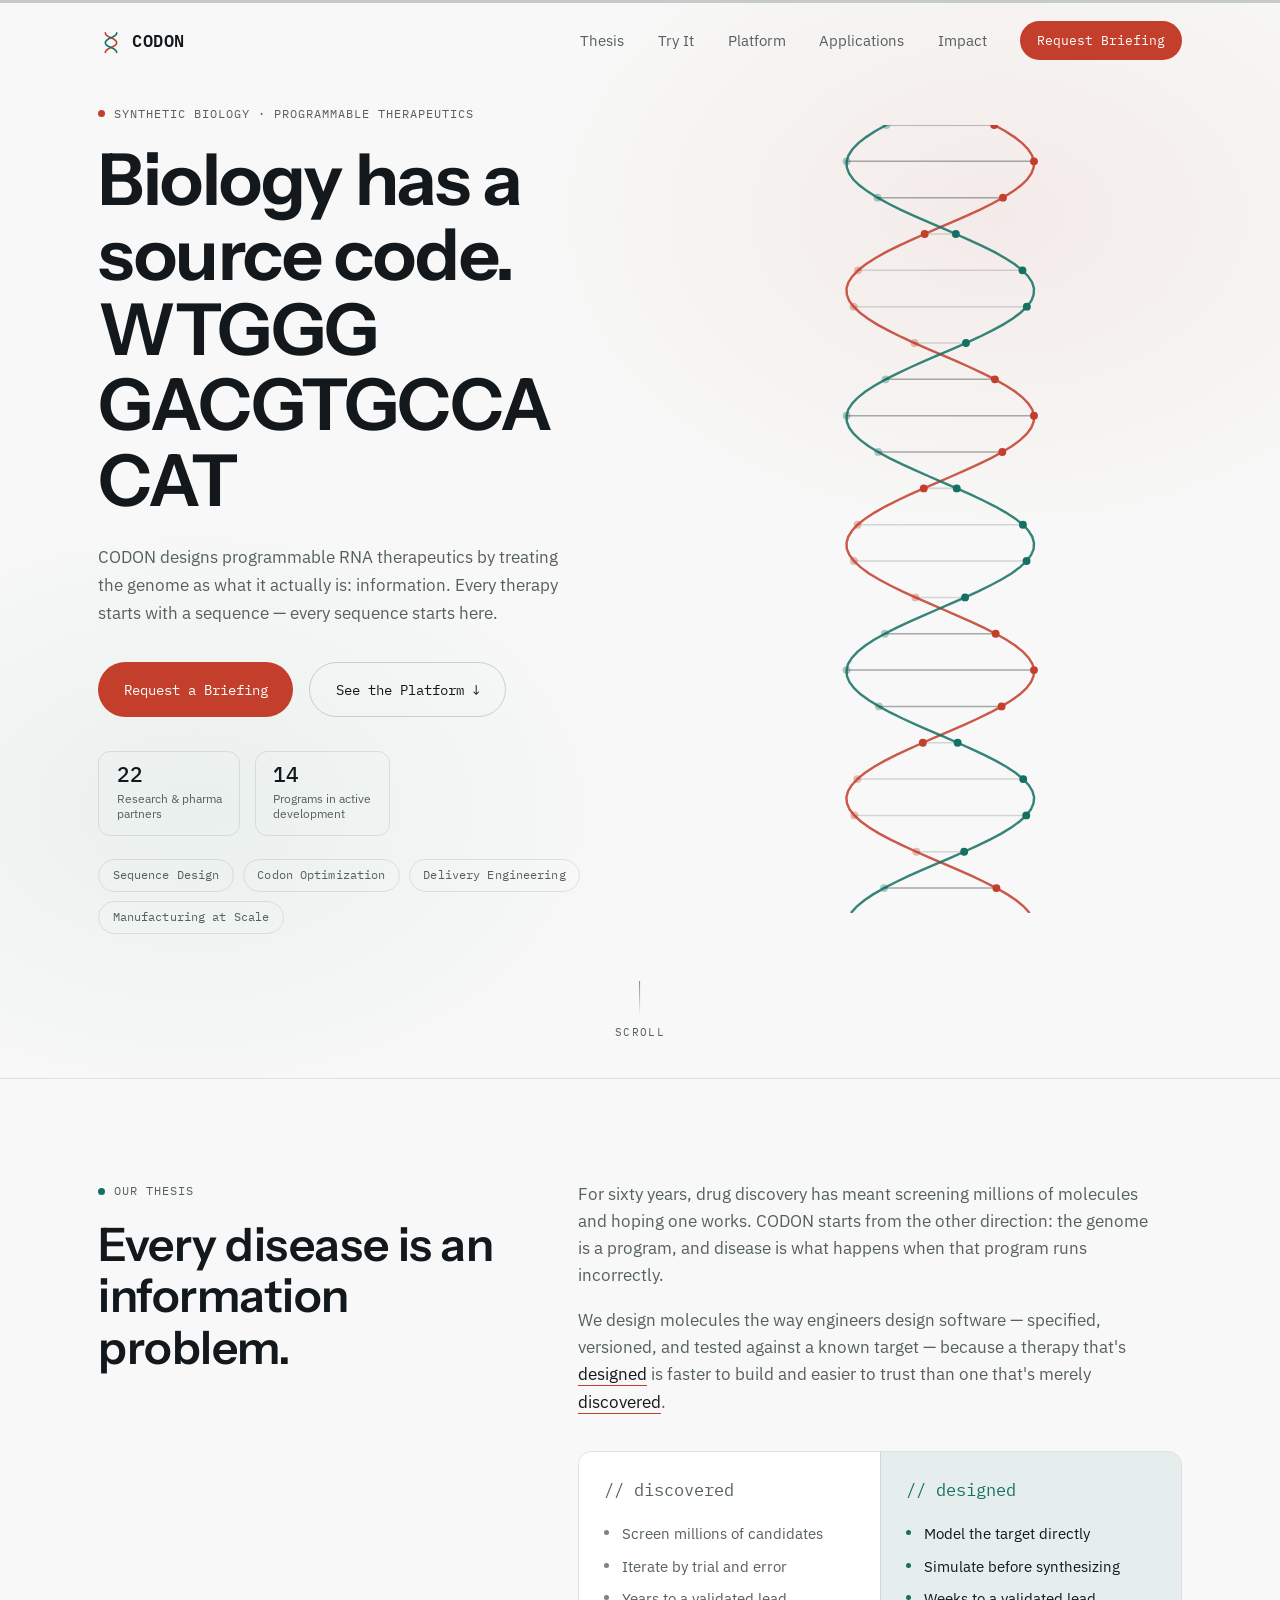
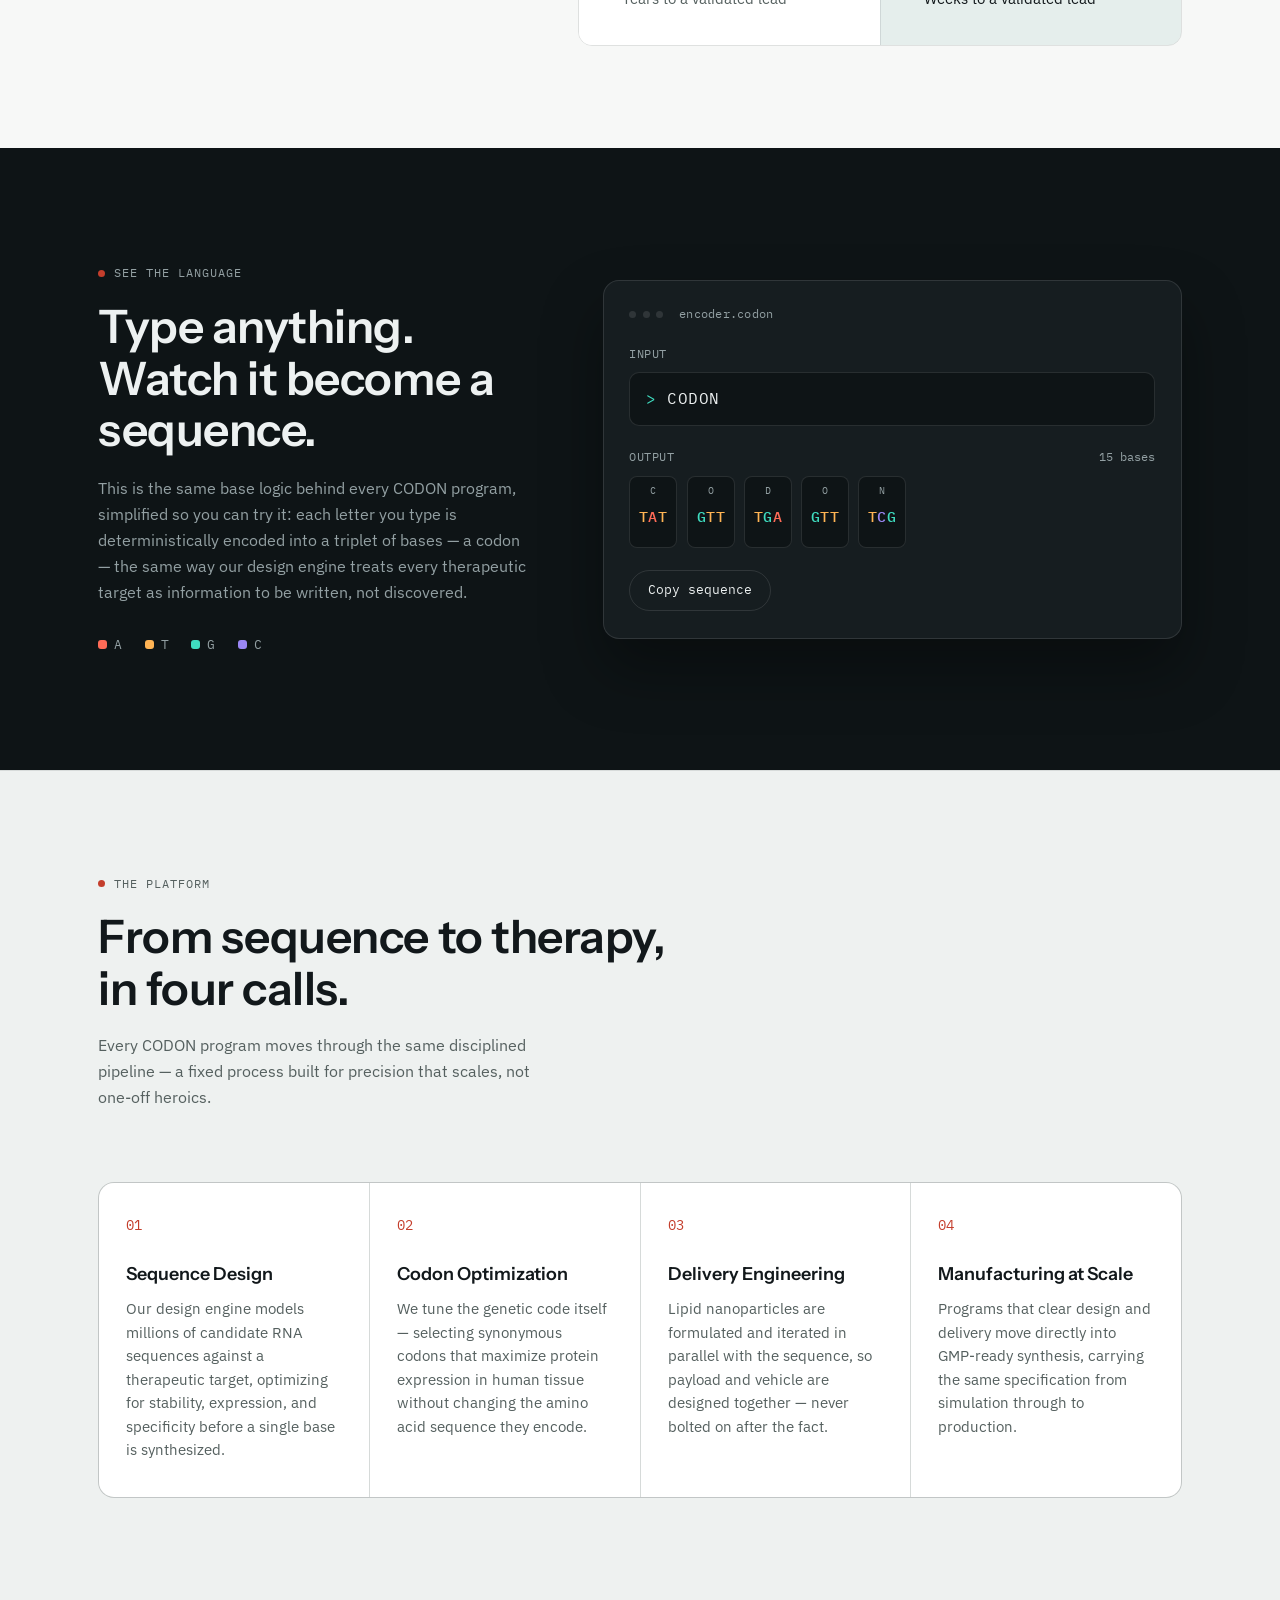
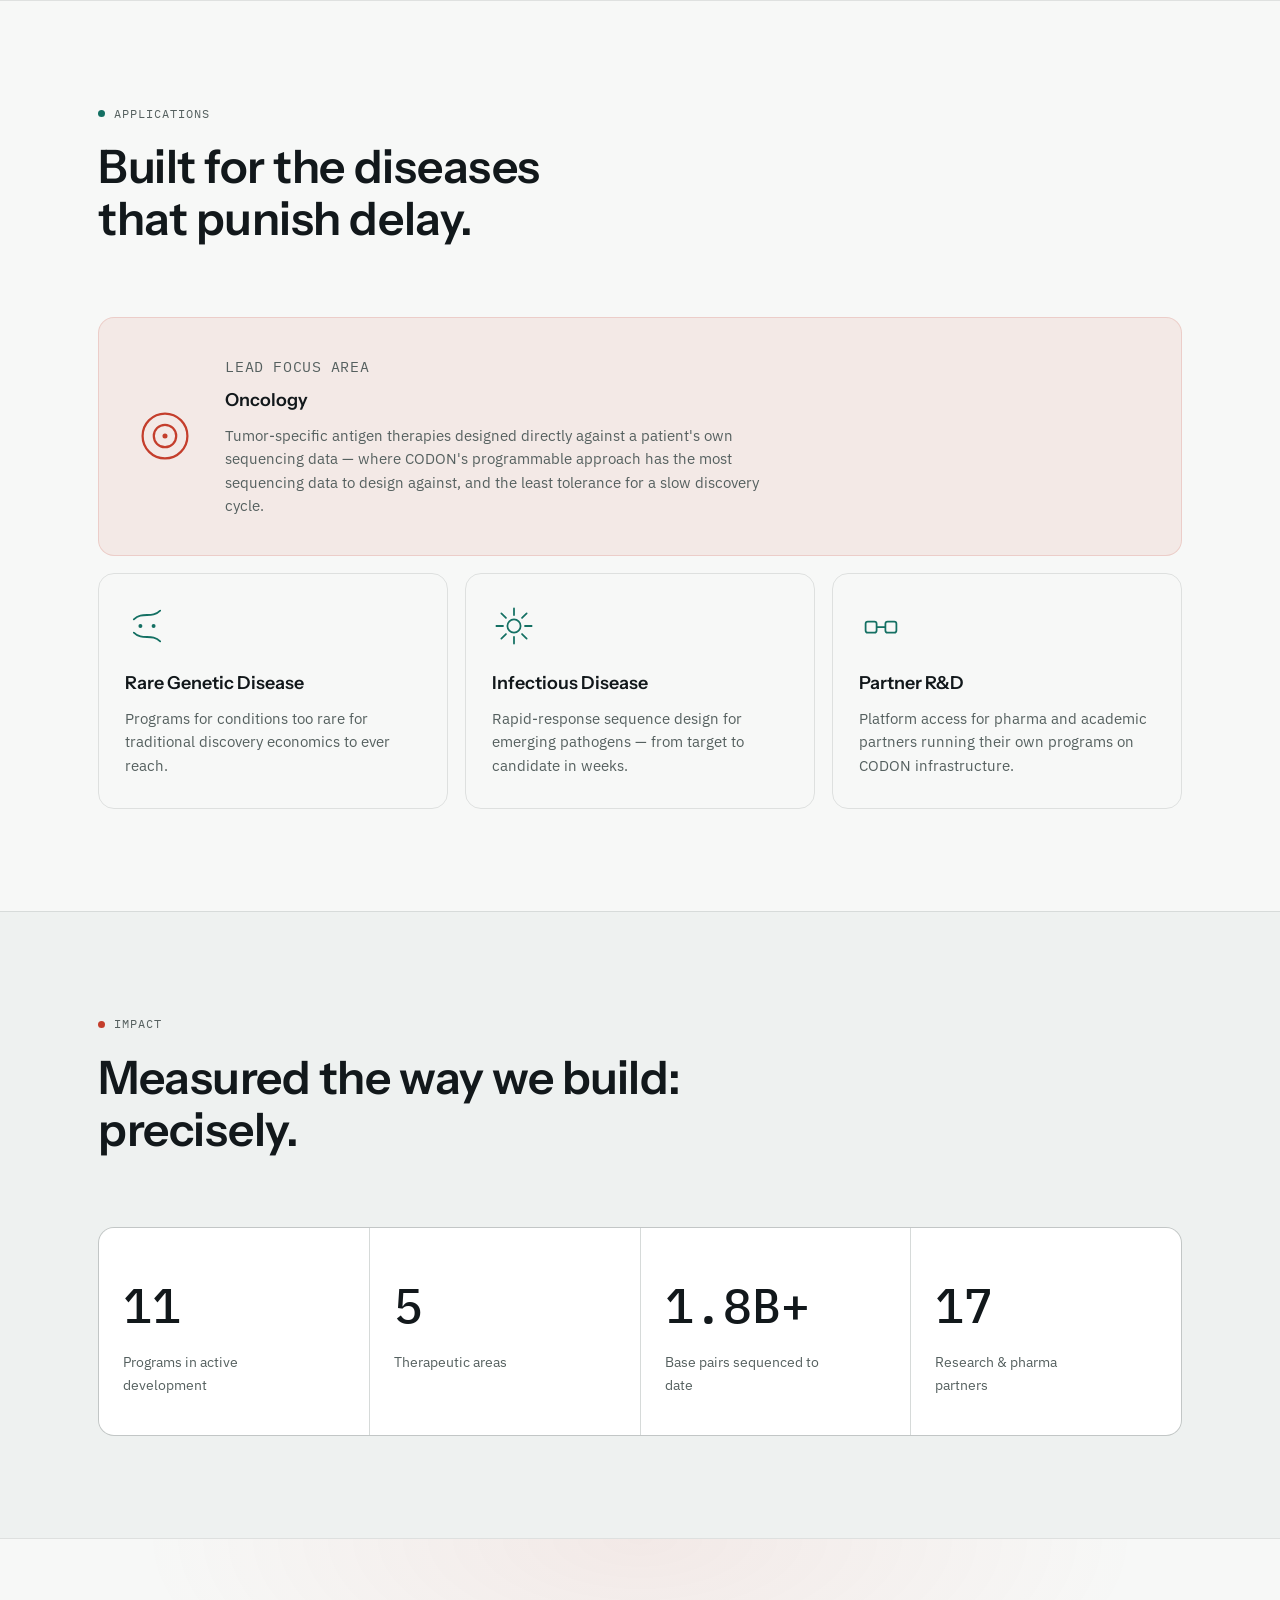
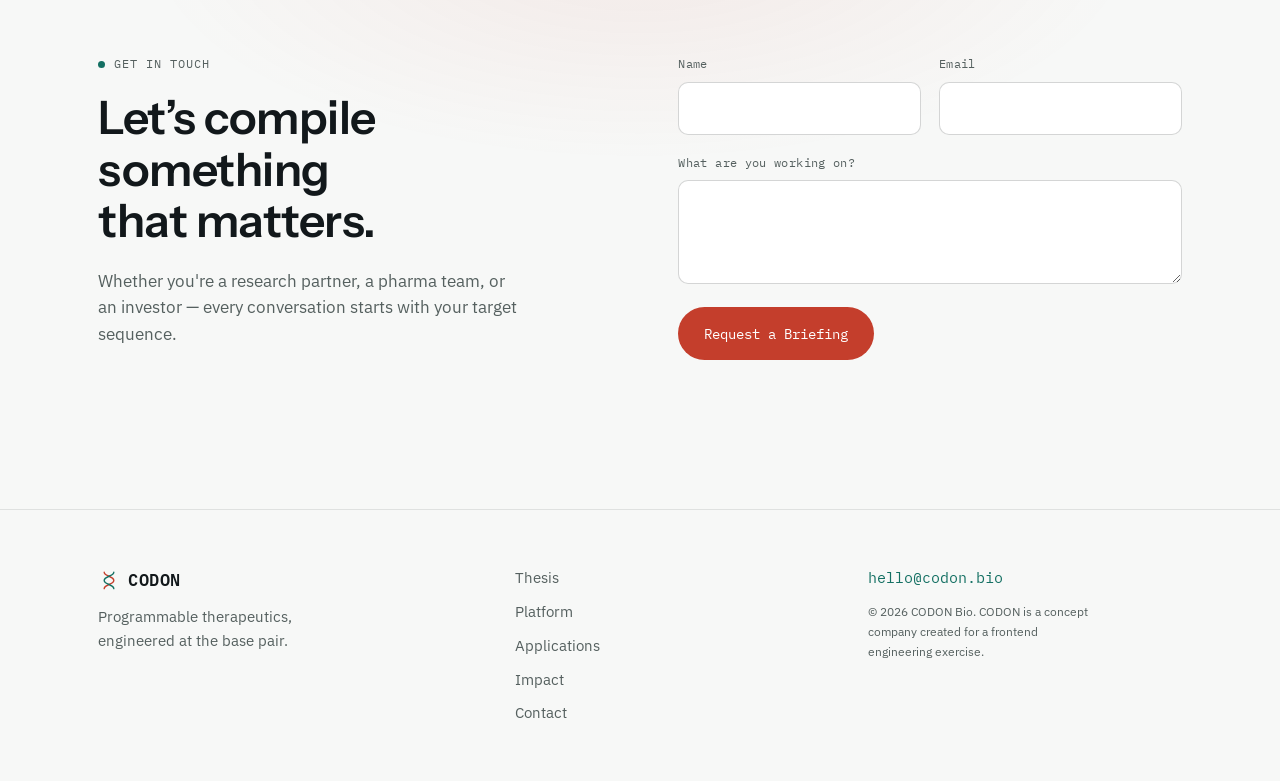
==== index.html @ 438bf8db "CODON landing page" ====
<!DOCTYPE html>
<html lang="en">
<head>
<meta charset="UTF-8">
<meta name="viewport" content="width=device-width, initial-scale=1.0">
<title>CODON — Programmable RNA Therapeutics</title>
<meta name="description" content="CODON designs programmable RNA therapeutics by treating the genome as information — precision medicine, engineered at the base pair.">

<meta property="og:title" content="CODON — Programmable RNA Therapeutics">
<meta property="og:description" content="Biology has a source code. We're rewriting it.">
<meta property="og:type" content="website">

<link rel="icon" href="data:image/svg+xml,%3Csvg xmlns='http://www.w3.org/2000/svg' viewBox='0 0 32 32'%3E%3Crect width='32' height='32' rx='7' fill='%230A0E12'/%3E%3Cpath d='M9 6c0 6 14 6 14 12s-14 6-14 12' stroke='%23FF6B57' stroke-width='2' fill='none' stroke-linecap='round'/%3E%3Cpath d='M23 6c0 6-14 6-14 12s14 6 14 12' stroke='%233FDDC0' stroke-width='2' fill='none' stroke-linecap='round'/%3E%3C/svg%3E">

<link rel="preconnect" href="https://fonts.googleapis.com">
<link rel="preconnect" href="https://fonts.gstatic.com" crossorigin>
<link href="https://fonts.googleapis.com/css2?family=Instrument+Sans:wght@450..700&family=IBM+Plex+Mono:wght@400;500;600&family=IBM+Plex+Sans:wght@400;500;600&display=swap" rel="stylesheet">

<link rel="stylesheet" href="css/styles.css">
</head>
<body>

<a class="skip-link" href="#main">Skip to content</a>

<!-- ================= SEQUENCE STRIP (scroll progress, thematic) ================= -->
<div class="seq-strip" aria-hidden="true">
  <div class="seq-strip__track" id="seqTrack"></div>
</div>

<!-- ================= NAV ================= -->
<header class="site-header" id="siteHeader">
  <div class="wrap site-header__inner">
    <a href="#home" class="logo" aria-label="CODON — home">
      <svg width="26" height="26" viewBox="0 0 32 32" fill="none" aria-hidden="true">
        <path d="M9 6c0 6 14 6 14 12s-14 6-14 12" stroke="#C43E2C" stroke-width="2" stroke-linecap="round"/>
        <path d="M23 6c0 6-14 6-14 12s14 6 14 12" stroke="#147063" stroke-width="2" stroke-linecap="round"/>
      </svg>
      <span>CODON</span>
    </a>

    <nav class="nav" id="mainNav" aria-label="Primary">
      <a href="#thesis">Thesis</a>
      <a href="#console">Try It</a>
      <a href="#platform">Platform</a>
      <a href="#applications">Applications</a>
      <a href="#impact">Impact</a>
      <a href="#contact" class="nav__cta">Request Briefing</a>
    </nav>

    <button class="nav-toggle" id="navToggle" aria-label="Open menu" aria-expanded="false" aria-controls="mainNav">
      <span></span><span></span><span></span>
    </button>
  </div>
</header>

<main id="main">

  <!-- ================= HERO ================= -->
  <section class="hero" id="home">
    <div class="hero__field" id="heroField" aria-hidden="true"></div>

    <div class="wrap hero__inner">
      <div class="hero__copy">
        <p class="eyebrow"><span class="dot dot--coral"></span>Synthetic biology · Programmable therapeutics</p>
        <h1 class="hero__headline" id="scrambleHeadline">
          Biology has a source code. We&rsquo;re rewriting it.
        </h1>
        <p class="hero__subhead">
          CODON designs programmable RNA therapeutics by treating the genome as what it actually is: information.
          Every therapy starts with a sequence — every sequence starts here.
        </p>
        <div class="hero__actions">
          <a href="#contact" class="btn btn--primary">Request a Briefing</a>
          <a href="#platform" class="btn btn--ghost">See the Platform <span class="arrow-down" aria-hidden="true">↓</span></a>
        </div>

        <div class="hero__stats" role="group" aria-label="Key figures">
          <div class="hero__stat">
            <span class="hero__stat-num mono">22</span>
            <span class="hero__stat-label">Research &amp; pharma<br>partners</span>
          </div>
          <div class="hero__stat">
            <span class="hero__stat-num mono">14</span>
            <span class="hero__stat-label">Programs in active<br>development</span>
          </div>
        </div>

        <ul class="hero__tags" aria-label="Platform capabilities">
          <li>Sequence Design</li>
          <li>Codon Optimization</li>
          <li>Delivery Engineering</li>
          <li>Manufacturing at Scale</li>
        </ul>
      </div>

      <div class="hero__visual">
        <svg class="helix" id="helixSvg" viewBox="0 0 320 520" role="img" aria-label="Animated illustration of a DNA double helix transcribing into an RNA strand">
          <!-- populated / animated by JS -->
        </svg>
      </div>
    </div>

    <a href="#thesis" class="scroll-cue" aria-label="Scroll to next section">
      <span class="scroll-cue__line"></span>
      <span class="scroll-cue__label">Scroll</span>
    </a>
  </section>

  <!-- ================= THESIS / ABOUT ================= -->
  <section class="thesis" id="thesis">
    <div class="wrap thesis__inner">
      <div class="reveal">
        <p class="eyebrow"><span class="dot dot--teal"></span>Our thesis</p>
        <h2 class="h2">Every disease is an<br>information problem.</h2>
      </div>

      <div class="thesis__body reveal">
        <p>
          For sixty years, drug discovery has meant screening millions of molecules and hoping one works.
          CODON starts from the other direction: the genome is a program, and disease is what happens when
          that program runs incorrectly.
        </p>
        <p>
          We design molecules the way engineers design software — specified, versioned, and tested against
          a known target — because a therapy that's <em>designed</em> is faster to build and easier to trust
          than one that's merely <em>discovered</em>.
        </p>

        <div class="compare" role="group" aria-label="Discovered versus designed approach">
          <div class="compare__col">
            <p class="compare__label mono">// discovered</p>
            <ul>
              <li>Screen millions of candidates</li>
              <li>Iterate by trial and error</li>
              <li>Years to a validated lead</li>
            </ul>
          </div>
          <div class="compare__col compare__col--accent">
            <p class="compare__label mono">// designed</p>
            <ul>
              <li>Model the target directly</li>
              <li>Simulate before synthesizing</li>
              <li>Weeks to a validated lead</li>
            </ul>
          </div>
        </div>
      </div>
    </div>
  </section>

  <!-- ================= SEQUENCE CONSOLE (interactive) ================= -->
  <section class="console" id="console">
    <div class="wrap console__inner">
      <div class="console__intro reveal">
        <p class="eyebrow eyebrow--on-dark"><span class="dot dot--coral"></span>See the language</p>
        <h2 class="h2 h2--on-dark">Type anything.<br>Watch it become a sequence.</h2>
        <p class="console__body">
          This is the same base logic behind every CODON program, simplified so you can try it: each
          letter you type is deterministically encoded into a triplet of bases — a codon — the same way
          our design engine treats every therapeutic target as information to be written, not discovered.
        </p>
        <div class="console__legend" aria-hidden="true">
          <span><i class="console__swatch console__swatch--a"></i>A</span>
          <span><i class="console__swatch console__swatch--t"></i>T</span>
          <span><i class="console__swatch console__swatch--g"></i>G</span>
          <span><i class="console__swatch console__swatch--c"></i>C</span>
        </div>
      </div>

      <div class="console__panel reveal">
        <div class="console__bar">
          <span class="console__dot"></span><span class="console__dot"></span><span class="console__dot"></span>
          <span class="console__bar-label mono">encoder.codon</span>
        </div>
        <label class="console__label mono" for="consoleInput">Input</label>
        <div class="console__input-row">
          <span class="mono console__prompt" aria-hidden="true">&gt;</span>
          <input
            type="text"
            id="consoleInput"
            class="console__input mono"
            maxlength="28"
            autocomplete="off"
            spellcheck="false"
            aria-label="Type text to encode into a base-pair sequence"
            value="CODON"
          >
        </div>
        <p class="console__label mono">Output <span id="consoleCount" class="console__count">15 bases</span></p>
        <div class="console__output mono" id="consoleOutput" aria-live="polite"></div>
        <button type="button" class="console__copy mono" id="consoleCopy">Copy sequence</button>
      </div>
    </div>
  </section>

  <!-- ================= PLATFORM / TECHNOLOGY ================= -->
  <section class="platform" id="platform">
    <div class="wrap">
      <div class="section-head reveal">
        <p class="eyebrow"><span class="dot dot--coral"></span>The platform</p>
        <h2 class="h2">From sequence to therapy,<br>in four calls.</h2>
        <p class="section-head__body">
          Every CODON program moves through the same disciplined pipeline — a fixed process built for
          precision that scales, not one-off heroics.
        </p>
      </div>

      <ol class="pipeline">
        <li class="pipeline__step reveal">
          <span class="pipeline__index mono">01</span>
          <h3 class="h3">Sequence Design</h3>
          <p>Our design engine models millions of candidate RNA sequences against a therapeutic target,
             optimizing for stability, expression, and specificity before a single base is synthesized.</p>
        </li>
        <li class="pipeline__step reveal">
          <span class="pipeline__index mono">02</span>
          <h3 class="h3">Codon Optimization</h3>
          <p>We tune the genetic code itself — selecting synonymous codons that maximize protein expression
             in human tissue without changing the amino acid sequence they encode.</p>
        </li>
        <li class="pipeline__step reveal">
          <span class="pipeline__index mono">03</span>
          <h3 class="h3">Delivery Engineering</h3>
          <p>Lipid nanoparticles are formulated and iterated in parallel with the sequence, so payload and
             vehicle are designed together — never bolted on after the fact.</p>
        </li>
        <li class="pipeline__step reveal">
          <span class="pipeline__index mono">04</span>
          <h3 class="h3">Manufacturing at Scale</h3>
          <p>Programs that clear design and delivery move directly into GMP-ready synthesis, carrying the
             same specification from simulation through to production.</p>
        </li>
      </ol>
    </div>
  </section>

  <!-- ================= APPLICATIONS / CAPABILITIES ================= -->
  <section class="applications" id="applications">
    <div class="wrap">
      <div class="section-head reveal">
        <p class="eyebrow"><span class="dot dot--teal"></span>Applications</p>
        <h2 class="h2">Built for the diseases<br>that punish delay.</h2>
      </div>

      <div class="app-grid">
        <article class="app-card app-card--featured reveal">
          <div class="app-card__icon" aria-hidden="true">
            <svg viewBox="0 0 40 40" fill="none"><circle cx="20" cy="20" r="16" stroke="currentColor" stroke-width="1.6"/><circle cx="20" cy="20" r="8" stroke="currentColor" stroke-width="1.6"/><circle cx="20" cy="20" r="1.8" fill="currentColor"/></svg>
          </div>
          <div class="app-card__body">
            <p class="app-card__tag mono">Lead focus area</p>
            <h3 class="h3">Oncology</h3>
            <p>Tumor-specific antigen therapies designed directly against a patient's own sequencing data —
               where CODON's programmable approach has the most sequencing data to design against, and the
               least tolerance for a slow discovery cycle.</p>
          </div>
        </article>

        <article class="app-card reveal">
          <div class="app-card__icon" aria-hidden="true">
            <svg viewBox="0 0 40 40" fill="none"><path d="M8 14c8-8 16 0 24-8M8 26c8 8 16 0 24 8" stroke="currentColor" stroke-width="1.6" stroke-linecap="round"/><circle cx="14" cy="20" r="1.8" fill="currentColor"/><circle cx="26" cy="20" r="1.8" fill="currentColor"/></svg>
          </div>
          <h3 class="h3">Rare Genetic Disease</h3>
          <p>Programs for conditions too rare for traditional discovery economics to ever reach.</p>
        </article>

        <article class="app-card reveal">
          <div class="app-card__icon" aria-hidden="true">
            <svg viewBox="0 0 40 40" fill="none"><circle cx="20" cy="20" r="6" stroke="currentColor" stroke-width="1.6"/><path d="M20 4v6M20 30v6M4 20h6M30 20h6M8.5 8.5l4.2 4.2M27.3 27.3l4.2 4.2M31.5 8.5l-4.2 4.2M12.7 27.3l-4.2 4.2" stroke="currentColor" stroke-width="1.6" stroke-linecap="round"/></svg>
          </div>
          <h3 class="h3">Infectious Disease</h3>
          <p>Rapid-response sequence design for emerging pathogens — from target to candidate in weeks.</p>
        </article>

        <article class="app-card reveal">
          <div class="app-card__icon" aria-hidden="true">
            <svg viewBox="0 0 40 40" fill="none"><rect x="6" y="16" width="10" height="10" rx="2" stroke="currentColor" stroke-width="1.6"/><rect x="24" y="16" width="10" height="10" rx="2" stroke="currentColor" stroke-width="1.6"/><path d="M16 21h8" stroke="currentColor" stroke-width="1.6"/></svg>
          </div>
          <h3 class="h3">Partner R&amp;D</h3>
          <p>Platform access for pharma and academic partners running their own programs on CODON infrastructure.</p>
        </article>
      </div>
    </div>
  </section>

  <!-- ================= IMPACT / STATISTICS ================= -->
  <section class="impact" id="impact">
    <div class="wrap">
      <div class="section-head reveal">
        <p class="eyebrow"><span class="dot dot--coral"></span>Impact</p>
        <h2 class="h2">Measured the way we build:<br>precisely.</h2>
      </div>

      <div class="stat-grid">
        <div class="stat reveal">
          <p class="stat__num mono" data-count-to="14" data-suffix="">0</p>
          <p class="stat__label">Programs in active development</p>
        </div>
        <div class="stat reveal">
          <p class="stat__num mono" data-count-to="6" data-suffix="">0</p>
          <p class="stat__label">Therapeutic areas</p>
        </div>
        <div class="stat reveal">
          <p class="stat__num mono" data-count-to="2.3" data-suffix="B+" data-decimals="1">0</p>
          <p class="stat__label">Base pairs sequenced to date</p>
        </div>
        <div class="stat reveal">
          <p class="stat__num mono" data-count-to="22" data-suffix="">0</p>
          <p class="stat__label">Research &amp; pharma partners</p>
        </div>
      </div>
    </div>
  </section>

  <!-- ================= FINAL CTA / CONTACT ================= -->
  <section class="cta" id="contact">
    <div class="cta__glow" aria-hidden="true"></div>
    <div class="wrap cta__inner">
      <div class="reveal">
        <p class="eyebrow"><span class="dot dot--teal"></span>Get in touch</p>
        <h2 class="h2">Let&rsquo;s compile something<br>that matters.</h2>
        <p class="cta__body">
          Whether you're a research partner, a pharma team, or an investor — every conversation
          starts with your target sequence.
        </p>
      </div>

      <form class="contact-form reveal" id="contactForm" novalidate>
        <div class="field">
          <label for="name">Name</label>
          <input type="text" id="name" name="name" required autocomplete="name">
        </div>
        <div class="field">
          <label for="email">Email</label>
          <input type="email" id="email" name="email" required autocomplete="email">
        </div>
        <div class="field field--full">
          <label for="message">What are you working on?</label>
          <textarea id="message" name="message" rows="3" required></textarea>
        </div>
        <button type="submit" class="btn btn--primary" id="formSubmit">Request a Briefing</button>
        <p class="form-note" id="formNote" role="status" aria-live="polite"></p>
      </form>
    </div>
  </section>

</main>

<!-- ================= FOOTER ================= -->
<footer class="site-footer">
  <div class="wrap site-footer__inner">
    <div class="site-footer__brand">
      <a href="#home" class="logo logo--footer">
        <svg width="22" height="22" viewBox="0 0 32 32" fill="none" aria-hidden="true">
          <path d="M9 6c0 6 14 6 14 12s-14 6-14 12" stroke="#C43E2C" stroke-width="2" stroke-linecap="round"/>
          <path d="M23 6c0 6-14 6-14 12s14 6 14 12" stroke="#147063" stroke-width="2" stroke-linecap="round"/>
        </svg>
        <span>CODON</span>
      </a>
      <p>Programmable therapeutics, engineered at the base pair.</p>
    </div>

    <nav class="site-footer__links" aria-label="Footer">
      <a href="#thesis">Thesis</a>
      <a href="#platform">Platform</a>
      <a href="#applications">Applications</a>
      <a href="#impact">Impact</a>
      <a href="#contact">Contact</a>
    </nav>

    <div class="site-footer__meta">
      <a href="mailto:hello@codon.bio" class="mono">hello@codon.bio</a>
      <p class="fine-print">© 2026 CODON Bio. CODON is a concept company created for a frontend engineering exercise.</p>
    </div>
  </div>
</footer>

<script src="https://cdnjs.cloudflare.com/ajax/libs/gsap/3.12.5/gsap.min.js"></script>
<script src="js/main.js"></script>
</body>
</html>
---- css/styles.css ----
/* =========================================================================
   CODON — Design Tokens
   Palette is built around base-pairing: coral (adenine) + teal (cytosine)
   as two accents in deliberate tension, on a clean paper ground — a light,
   corporate-appropriate register rather than the dark/neon biotech default.
   Type: Instrument Sans (display) / IBM Plex Sans (body) / IBM Plex Mono
   (signature — "the genome is code," used for labels, digits, sequences)
   ========================================================================= */

:root{
  --bg:         #F7F8F7;
  --bg-alt:     #EEF1F0;
  --surface:    #FFFFFF;
  --line:       rgba(18,24,27,0.10);
  --line-strong:rgba(18,24,27,0.18);

  --ink:        #12181B;
  --muted:      #55605F;
  --muted-2:    #7A8480;

  --coral:      #C43E2C;
  --coral-hover:#C84330;
  --coral-soft: rgba(196,62,44,0.08);
  --teal:       #147063;
  --teal-soft:  rgba(20,112,99,0.08);

  --on-accent:  #FFFFFF;

  --font-display: 'Instrument Sans', system-ui, sans-serif;
  --font-body:    'IBM Plex Sans', system-ui, sans-serif;
  --font-mono:    'IBM Plex Mono', ui-monospace, monospace;

  --fs-hero: clamp(2.5rem, 5.6vw, 5rem);
  --fs-h2:   clamp(1.9rem, 3.6vw, 3rem);
  --fs-h3:   clamp(1.1rem, 1.4vw, 1.35rem);

  --container: 1180px;
  --gutter: clamp(1.25rem, 5vw, 3rem);

  --ease: cubic-bezier(.16,.84,.32,1);
  --dur-s: .25s;
  --dur-m: .6s;
}

/* =========================================================================
   Reset
   ========================================================================= */
*, *::before, *::after{ box-sizing: border-box; }
html{ scroll-behavior: smooth; }
body{
  margin: 0;
  background: var(--bg);
  color: var(--ink);
  font-family: var(--font-body);
  font-size: 16px;
  line-height: 1.6;
  -webkit-font-smoothing: antialiased;
  overflow-x: hidden;
}
img, svg{ display: block; max-width: 100%; }
a{ color: inherit; text-decoration: none; }
ul, ol{ margin: 0; padding: 0; list-style: none; }
h1,h2,h3,p{ margin: 0; }
button{ font: inherit; color: inherit; background: none; border: none; cursor: pointer; }
input, textarea{ font: inherit; }

::selection{ background: var(--coral); color: var(--on-accent); }

:focus-visible{
  outline: 2px solid var(--teal);
  outline-offset: 3px;
  border-radius: 2px;
}

.skip-link{
  position: fixed;
  top: -60px;
  left: 1rem;
  z-index: 999;
  background: var(--teal);
  color: var(--on-accent);
  padding: .6rem 1rem;
  border-radius: 6px;
  font-family: var(--font-mono);
  font-size: .85rem;
  transition: top var(--dur-s) var(--ease);
}
.skip-link:focus{ top: 1rem; }

.wrap{
  max-width: var(--container);
  margin-inline: auto;
  padding-inline: var(--gutter);
}

.mono{ font-family: var(--font-mono); }

@media (prefers-reduced-motion: reduce){
  html{ scroll-behavior: auto; }
  *, *::before, *::after{
    animation-duration: .001ms !important;
    animation-iteration-count: 1 !important;
    transition-duration: .001ms !important;
    scroll-behavior: auto !important;
  }
}

/* =========================================================================
   Type helpers
   ========================================================================= */
.eyebrow{
  display: flex;
  align-items: center;
  gap: .55rem;
  font-family: var(--font-mono);
  font-size: .78rem;
  letter-spacing: .08em;
  text-transform: uppercase;
  color: var(--muted);
  margin-bottom: 1.1rem;
}
.dot{
  width: 7px; height: 7px; border-radius: 50%; flex: none;
}
.dot--coral{ background: var(--coral); }
.dot--teal{ background: var(--teal); }

.h2{
  font-family: var(--font-display);
  font-weight: 600;
  font-size: var(--fs-h2);
  line-height: 1.12;
  letter-spacing: -0.01em;
  color: var(--ink);
}
.h3{
  font-family: var(--font-display);
  font-weight: 600;
  font-size: var(--fs-h3);
  color: var(--ink);
  margin-bottom: .55rem;
}

.section-head{ max-width: 640px; margin-bottom: clamp(2.5rem, 6vw, 4.5rem); }
.section-head__body{ margin-top: 1.1rem; color: var(--muted); font-size: 1.02rem; max-width: 46ch; }

/* =========================================================================
   Sequence strip — scroll progress rendered as a base-pair sequence
   ========================================================================= */
.seq-strip{
  position: fixed;
  top: 0; left: 0; right: 0;
  height: 3px;
  z-index: 60;
  background: var(--bg-alt);
  overflow: hidden;
}
.seq-strip__track{
  display: flex;
  height: 100%;
  width: 100%;
}
.seq-strip__track span{
  flex: 1 0 auto;
  font-size: 0;
  background: var(--line-strong);
  transition: background var(--dur-s) linear;
}
.seq-strip__track span.is-active{ background: var(--coral); }

/* =========================================================================
   Header / Nav
   ========================================================================= */
.site-header{
  position: fixed;
  top: 3px; left: 0; right: 0;
  z-index: 50;
  padding-block: 1.15rem;
  transition: background var(--dur-s) var(--ease), padding var(--dur-s) var(--ease), border-color var(--dur-s) var(--ease);
  border-bottom: 1px solid transparent;
}
.site-header.is-scrolled{
  background: rgba(247,248,247,0.86);
  backdrop-filter: blur(10px);
  padding-block: .8rem;
  border-bottom: 1px solid var(--line);
}
.site-header__inner{
  display: flex;
  align-items: center;
  justify-content: space-between;
}
.logo{
  display: inline-flex;
  align-items: center;
  gap: .5rem;
  font-family: var(--font-mono);
  font-weight: 600;
  font-size: 1.05rem;
  letter-spacing: .03em;
}
.nav{
  display: flex;
  align-items: center;
  gap: 2.1rem;
  font-size: .92rem;
  color: var(--muted);
}
.nav a{ transition: color var(--dur-s) var(--ease); }
.nav a:hover{ color: var(--ink); }
.nav__cta{
  font-family: var(--font-mono);
  font-size: .82rem;
  color: var(--on-accent) !important;
  background: var(--coral);
  padding: .55rem 1.05rem;
  border-radius: 100px;
  transition: background var(--dur-s) var(--ease), transform var(--dur-s) var(--ease);
}
.nav__cta:hover{ background: var(--coral-hover); transform: translateY(-1px); }

.nav-toggle{
  display: none;
  flex-direction: column;
  justify-content: center;
  gap: 5px;
  width: 34px; height: 34px;
}
.nav-toggle span{
  height: 1.5px;
  background: var(--ink);
  border-radius: 2px;
  transition: transform var(--dur-s) var(--ease), opacity var(--dur-s) var(--ease);
}
.nav-toggle[aria-expanded="true"] span:nth-child(1){ transform: translateY(6.5px) rotate(45deg); }
.nav-toggle[aria-expanded="true"] span:nth-child(2){ opacity: 0; }
.nav-toggle[aria-expanded="true"] span:nth-child(3){ transform: translateY(-6.5px) rotate(-45deg); }

/* =========================================================================
   Buttons
   ========================================================================= */
.btn{
  display: inline-flex;
  align-items: center;
  gap: .5rem;
  font-family: var(--font-mono);
  font-size: .9rem;
  padding: .95rem 1.6rem;
  border-radius: 100px;
  transition: transform var(--dur-s) var(--ease), background var(--dur-s) var(--ease), color var(--dur-s) var(--ease), border-color var(--dur-s) var(--ease);
}
.btn--primary{
  background: var(--coral);
  color: var(--on-accent);
}
.btn--primary:hover{ background: var(--coral-hover); }
.btn--ghost{
  border: 1px solid var(--line-strong);
  color: var(--ink);
}
.btn--ghost:hover{ border-color: var(--teal); color: var(--teal); }
.arrow-down{ display: inline-block; transition: transform var(--dur-s) var(--ease); }
.btn--ghost:hover .arrow-down{ transform: translateY(3px); }

/* =========================================================================
   Hero
   ========================================================================= */
.hero{
  position: relative;
  min-height: 100svh;
  display: flex;
  align-items: center;
  padding-block: 6.5rem 9rem;
  overflow: hidden;
}
.hero__field{
  position: absolute; inset: 0;
  background:
    radial-gradient(60% 50% at 78% 20%, rgba(196,62,44,0.07), transparent 60%),
    radial-gradient(55% 45% at 15% 75%, rgba(20,112,99,0.06), transparent 60%);
  pointer-events: none;
}
.hero__inner{
  position: relative;
  display: grid;
  grid-template-columns: 1.05fr .95fr;
  gap: clamp(2rem, 5vw, 4rem);
  align-items: center;
}
.hero__headline{
  font-family: var(--font-display);
  font-weight: 650;
  font-size: var(--fs-hero);
  line-height: 1.05;
  letter-spacing: -0.02em;
  color: var(--ink);
  max-width: 14ch;
}
.hero__subhead{
  margin-top: 1.6rem;
  color: var(--muted);
  font-size: 1.08rem;
  max-width: 46ch;
}
.hero__actions{
  margin-top: 2.2rem;
  display: flex;
  flex-wrap: wrap;
  gap: 1rem;
}
.hero__stats{
  display: flex;
  gap: .9rem;
  margin-top: 2.1rem;
}
.hero__stat{
  display: flex;
  flex-direction: column;
  gap: .35rem;
  padding: .85rem 1.1rem;
  border: 1px solid var(--line);
  border-radius: 12px;
}
.hero__stat-num{ font-size: 1.3rem; font-weight: 500; color: var(--ink); line-height: 1; }
.hero__stat-label{ font-size: .72rem; color: var(--muted); line-height: 1.3; }

.hero__tags{
  display: flex;
  flex-wrap: wrap;
  gap: .55rem;
  margin-top: 1.4rem;
  padding: 0;
  list-style: none;
}
.hero__tags li{
  font-family: var(--font-mono);
  font-size: .72rem;
  color: var(--muted);
  border: 1px solid var(--line);
  border-radius: 100px;
  padding: .4rem .85rem;
  letter-spacing: .01em;
}

.hero__visual{ position: relative; }
.helix{ width: 100%; height: auto; }
.helix .rung{ transition: opacity .3s ease; }

.scroll-cue{
  position: absolute;
  bottom: clamp(1.25rem, 3vw, 2.25rem);
  left: 50%;
  transform: translateX(-50%);
  display: flex;
  flex-direction: column;
  align-items: center;
  gap: .6rem;
}
.scroll-cue__line{
  width: 1px; height: 34px;
  background: linear-gradient(var(--muted-2), transparent);
  position: relative;
  overflow: hidden;
}
.scroll-cue__line::after{
  content: "";
  position: absolute;
  top: -100%; left: 0; right: 0; height: 100%;
  background: linear-gradient(var(--teal), transparent);
  animation: seq-drip 1.8s var(--ease) infinite;
}
@keyframes seq-drip{
  0%{ top: -100%; } 100%{ top: 100%; }
}
.scroll-cue__label{
  font-family: var(--font-mono);
  font-size: .68rem;
  letter-spacing: .12em;
  text-transform: uppercase;
  color: var(--muted);
}

/* =========================================================================
   Thesis / About
   ========================================================================= */
.thesis{ padding-block: clamp(4rem, 8vw, 7rem); border-top: 1px solid var(--line); }
.thesis__inner{
  display: grid;
  grid-template-columns: .8fr 1.2fr;
  gap: clamp(2.5rem, 6vw, 5rem);
}
.thesis__body p{ color: var(--muted); font-size: 1.06rem; max-width: 58ch; margin-bottom: 1.1rem; }
.thesis__body em{ color: var(--ink); font-style: normal; border-bottom: 1px solid var(--coral); }

.compare{
  margin-top: 2.2rem;
  display: grid;
  grid-template-columns: 1fr 1fr;
  border: 1px solid var(--line);
  border-radius: 14px;
  overflow: hidden;
}
.compare__col{ padding: 1.6rem; background: var(--surface); }
.compare__col + .compare__col{ border-left: 1px solid var(--line); }
.compare__col--accent{ background: var(--teal-soft); }
.compare__label{ font-size: .78rem; color: var(--muted); margin-bottom: .9rem; }
.compare__col--accent .compare__label{ color: var(--teal); }
.compare__col li{
  font-size: .92rem;
  color: var(--muted);
  padding-left: 1.1rem;
  position: relative;
  margin-bottom: .55rem;
}
.compare__col li::before{
  content: "";
  position: absolute; left: 0; top: .55em;
  width: 5px; height: 5px; border-radius: 50%;
  background: var(--muted-2);
}
.compare__col--accent li{ color: var(--ink); }
.compare__col--accent li::before{ background: var(--teal); }

/* =========================================================================
   Sequence Console — the one deliberate dark section on the page.
   Scoped tokens only (never touches global --bg/--ink), reviving the vivid
   base colors because this is the one place they actually work: on dark.
   ========================================================================= */
.console{
  --c-bg:      #0E1416;
  --c-surface: #161D20;
  --c-line:    rgba(255,255,255,0.11);
  --c-text:    #EDF1F1;
  --c-muted:   #93A0A3;
  --c-a: #FF6B57;  /* Adenine  */
  --c-t: #FFB454;  /* Thymine  */
  --c-g: #3FDDC0;  /* Guanine  */
  --c-c: #9B87F5;  /* Cytosine */

  background: var(--c-bg);
  color: var(--c-text);
  padding-block: clamp(4.5rem, 9vw, 7.5rem);
}
.console__inner{
  display: grid;
  grid-template-columns: .85fr 1.15fr;
  gap: clamp(2.5rem, 6vw, 5rem);
  align-items: center;
}
.eyebrow--on-dark{ color: var(--c-muted); }
.h2--on-dark{ color: var(--c-text); }
.console__body{ margin-top: 1.2rem; color: var(--c-muted); font-size: 1.02rem; max-width: 44ch; }

.console__legend{
  display: flex;
  gap: 1.4rem;
  margin-top: 1.8rem;
  font-family: var(--font-mono);
  font-size: .82rem;
  color: var(--c-muted);
}
.console__legend span{ display: inline-flex; align-items: center; gap: .45rem; }
.console__swatch{ width: 9px; height: 9px; border-radius: 3px; display: inline-block; }
.console__swatch--a{ background: var(--c-a); }
.console__swatch--t{ background: var(--c-t); }
.console__swatch--g{ background: var(--c-g); }
.console__swatch--c{ background: var(--c-c); }

.console__panel{
  background: var(--c-surface);
  border: 1px solid var(--c-line);
  border-radius: 16px;
  padding: 1.5rem 1.6rem 1.7rem;
  box-shadow: 0 30px 60px rgba(0,0,0,0.35);
}
.console__bar{
  display: flex;
  align-items: center;
  gap: .4rem;
  margin-bottom: 1.3rem;
}
.console__dot{ width: 7px; height: 7px; border-radius: 50%; background: var(--c-line); }
.console__bar-label{
  margin-left: .6rem;
  font-size: .74rem;
  color: var(--c-muted);
  letter-spacing: .02em;
}
.console__label{
  font-size: .74rem;
  color: var(--c-muted);
  letter-spacing: .04em;
  text-transform: uppercase;
  margin-bottom: .55rem;
  display: flex;
  align-items: center;
  justify-content: space-between;
}
.console__count{ text-transform: none; letter-spacing: 0; color: var(--c-muted); }
.console__input-row{
  display: flex;
  align-items: center;
  gap: .6rem;
  background: var(--c-bg);
  border: 1px solid var(--c-line);
  border-radius: 10px;
  padding: .75rem .95rem;
  margin-bottom: 1.4rem;
}
.console__prompt{ color: var(--c-g); font-size: 1rem; }
.console__input{
  flex: 1;
  background: none;
  border: none;
  color: var(--c-text);
  font-size: 1rem;
  letter-spacing: .03em;
  caret-color: var(--c-a);
}
.console__input:focus{ outline: none; }
.console__input::placeholder{ color: var(--c-muted); }

.console__output{
  min-height: 4.5rem;
  display: flex;
  flex-wrap: wrap;
  gap: .55rem;
  margin-bottom: 1.4rem;
}
.console__chip{
  background: var(--c-bg);
  border: 1px solid var(--c-line);
  border-radius: 8px;
  padding: .4rem .55rem;
  text-align: center;
  animation: chip-in .28s var(--ease) both;
}
@keyframes chip-in{
  from{ opacity: 0; transform: translateY(4px) scale(.92); }
  to{ opacity: 1; transform: translateY(0) scale(1); }
}
.console__chip-letter{
  display: block;
  font-size: .62rem;
  color: var(--c-muted);
  text-transform: uppercase;
  margin-bottom: .3rem;
}
.console__chip-codon{ font-size: .95rem; font-weight: 500; letter-spacing: .04em; }
.console__chip-codon b.b-a{ color: var(--c-a); font-weight: 500; }
.console__chip-codon b.b-t{ color: var(--c-t); font-weight: 500; }
.console__chip-codon b.b-g{ color: var(--c-g); font-weight: 500; }
.console__chip-codon b.b-c{ color: var(--c-c); font-weight: 500; }
.console__chip--gap{ opacity: .4; border-style: dashed; }

.console__copy{
  font-family: var(--font-mono);
  font-size: .8rem;
  color: var(--c-text);
  border: 1px solid var(--c-line);
  border-radius: 100px;
  padding: .55rem 1.1rem;
  transition: border-color var(--dur-s) var(--ease), background var(--dur-s) var(--ease);
}
.console__copy:hover{ border-color: var(--c-g); }
.console__copy.is-copied{ border-color: var(--c-g); color: var(--c-g); }

/* =========================================================================
   Platform / Pipeline
   ========================================================================= */
.platform{ padding-block: clamp(4rem, 8vw, 7rem); border-top: 1px solid var(--line); background: var(--bg-alt); }
.pipeline{
  display: grid;
  grid-template-columns: repeat(4, 1fr);
  gap: 1px;
  background: var(--line);
  border: 1px solid var(--line);
  border-radius: 16px;
  overflow: hidden;
}
.pipeline__step{
  background: var(--surface);
  padding: 2rem 1.7rem 2.2rem;
  position: relative;
  transition: background var(--dur-s) var(--ease), box-shadow var(--dur-s) var(--ease);
}
.pipeline__step:hover{
  background: var(--bg-alt);
  box-shadow: inset 0 2px 0 var(--coral);
}
.pipeline__index{
  display: block;
  font-size: .85rem;
  color: var(--coral);
  margin-bottom: 1.4rem;
}
.pipeline__step p{ color: var(--muted); font-size: .92rem; }

/* =========================================================================
   Applications — asymmetric bento: one lead focus area, three peers
   ========================================================================= */
.applications{ padding-block: clamp(4rem, 8vw, 7rem); border-top: 1px solid var(--line); }
.app-grid{
  display: grid;
  grid-template-columns: repeat(3, 1fr);
  gap: 1.1rem;
}
.app-card{
  padding: 1.9rem 1.6rem;
  border: 1px solid var(--line);
  border-radius: 16px;
  transition: border-color var(--dur-s) var(--ease), background var(--dur-s) var(--ease), box-shadow var(--dur-s) var(--ease), transform .12s linear;
  transform: perspective(800px);
  will-change: transform;
}
.app-card:hover{ border-color: var(--line-strong); background: var(--surface); box-shadow: 0 16px 32px rgba(18,24,27,0.08); }
.app-card__icon{
  width: 44px; height: 44px;
  color: var(--teal);
  margin-bottom: 1.3rem;
}
.app-card p{ color: var(--muted); font-size: .92rem; }

.app-card--featured{
  grid-column: span 3;
  display: flex;
  align-items: center;
  gap: 2rem;
  padding: 2.3rem 2.4rem;
  background: var(--coral-soft);
  border-color: rgba(196,62,44,0.16);
}
.app-card--featured .app-card__icon{ margin-bottom: 0; flex: none; color: var(--coral); width: 56px; height: 56px; }
.app-card--featured:hover{ border-color: rgba(196,62,44,0.3); background: var(--coral-soft); }
.app-card__tag{
  font-size: .74rem;
  color: var(--coral);
  letter-spacing: .04em;
  text-transform: uppercase;
  margin-bottom: .5rem;
}
.app-card--featured p{ max-width: 62ch; }

/* =========================================================================
   Impact / Stats
   ========================================================================= */
.impact{ padding-block: clamp(4rem, 8vw, 7rem); border-top: 1px solid var(--line); background: var(--bg-alt); }
.stat-grid{
  display: grid;
  grid-template-columns: repeat(4, 1fr);
  gap: 1px;
  background: var(--line);
  border: 1px solid var(--line);
  border-radius: 16px;
  overflow: hidden;
}
.stat{
  background: var(--surface);
  padding: 2.4rem 1.5rem;
  text-align: left;
}
.stat__num{
  font-size: clamp(2.1rem, 4vw, 3rem);
  font-weight: 500;
  color: var(--ink);
  margin-bottom: .5rem;
}
.stat__label{ color: var(--muted); font-size: .88rem; max-width: 22ch; }

/* =========================================================================
   Final CTA / Contact
   ========================================================================= */
.cta{
  position: relative;
  padding-block: clamp(4.5rem, 9vw, 8rem);
  border-top: 1px solid var(--line);
  overflow: hidden;
}
.cta__glow{
  position: absolute; inset: 0;
  background: radial-gradient(60% 60% at 50% 0%, var(--coral-soft), transparent 65%);
  pointer-events: none;
}
.cta__inner{
  position: relative;
  display: grid;
  grid-template-columns: 1fr 1fr;
  gap: clamp(2.5rem, 6vw, 5rem);
  align-items: start;
}
.cta__body{ margin-top: 1.3rem; color: var(--muted); font-size: 1.05rem; max-width: 42ch; }

.contact-form{
  display: grid;
  grid-template-columns: 1fr 1fr;
  gap: 1.1rem;
}
.field{ display: flex; flex-direction: column; gap: .5rem; }
.field--full{ grid-column: 1 / -1; }
.field label{ font-family: var(--font-mono); font-size: .76rem; color: var(--muted); letter-spacing: .03em; }
.field input, .field textarea{
  background: var(--surface);
  border: 1px solid var(--line-strong);
  border-radius: 10px;
  padding: .8rem .95rem;
  color: var(--ink);
  resize: vertical;
  transition: border-color var(--dur-s) var(--ease);
}
.field input:focus, .field textarea:focus{ border-color: var(--teal); outline: none; }
.contact-form .btn{ grid-column: 1 / -1; justify-self: start; margin-top: .3rem; border: none; }
.form-note{
  grid-column: 1 / -1;
  font-family: var(--font-mono);
  font-size: .82rem;
  color: var(--teal);
  min-height: 1.2em;
}

/* =========================================================================
   Footer
   ========================================================================= */
.site-footer{ border-top: 1px solid var(--line); padding-block: 3.5rem; }
.site-footer__inner{
  display: grid;
  grid-template-columns: 1.2fr 1fr 1fr;
  gap: 2.5rem;
}
.logo--footer{ margin-bottom: .8rem; }
.site-footer__brand p{ color: var(--muted); font-size: .92rem; max-width: 30ch; }
.site-footer__links{ display: flex; flex-direction: column; gap: .65rem; font-size: .92rem; color: var(--muted); }
.site-footer__links a:hover{ color: var(--ink); }
.site-footer__meta{ display: flex; flex-direction: column; gap: .8rem; align-items: flex-start; }
.site-footer__meta a{ color: var(--teal); font-size: .92rem; }
.fine-print{ color: var(--muted); font-size: .78rem; max-width: 32ch; }

/* =========================================================================
   Reveal-on-scroll base state (GSAP toggles .is-visible)
   ========================================================================= */
.reveal{ opacity: 0; transform: translateY(28px); }
.reveal.is-visible{
  opacity: 1;
  transform: translateY(0);
  transition: opacity .8s var(--ease), transform .8s var(--ease);
}
@media (prefers-reduced-motion: reduce){
  .reveal{ opacity: 1; transform: none; }
}

/* =========================================================================
   Responsive
   ========================================================================= */
@media (max-width: 1000px){
  .nav{
    position: fixed;
    top: 0; right: 0;
    height: 100svh;
    width: min(78vw, 320px);
    background: var(--surface);
    border-left: 1px solid var(--line);
    box-shadow: -12px 0 32px rgba(18,24,27,0.08);
    flex-direction: column;
    align-items: flex-start;
    justify-content: center;
    gap: 1.8rem;
    padding: 2rem;
    transform: translateX(100%);
    transition: transform var(--dur-m) var(--ease);
  }
  .nav.is-open{ transform: translateX(0); }
  .nav a{ font-size: 1.15rem; }
  .nav-toggle{ display: flex; }

  .hero__inner{ grid-template-columns: 1fr; }
  .hero__visual{ order: -1; max-width: 260px; margin-inline: auto; }
  .hero__headline{ max-width: none; }

  .thesis__inner{ grid-template-columns: 1fr; }

  .console__inner{ grid-template-columns: 1fr; }

  .pipeline{ grid-template-columns: repeat(2, 1fr); }
  .app-grid{ grid-template-columns: 1fr; }
  .app-card--featured{ grid-column: 1; flex-direction: column; align-items: flex-start; text-align: left; }
  .stat-grid{ grid-template-columns: repeat(2, 1fr); }

  .cta__inner{ grid-template-columns: 1fr; }
  .contact-form{ grid-template-columns: 1fr; }

  .site-footer__inner{ grid-template-columns: 1fr; gap: 2rem; }
}

@media (max-width: 620px){
  .pipeline{ grid-template-columns: 1fr; }
  .app-grid{ grid-template-columns: 1fr; }
  .stat-grid{ grid-template-columns: 1fr; }
  .compare{ grid-template-columns: 1fr; }
  .compare__col + .compare__col{ border-left: none; border-top: 1px solid var(--line); }
}
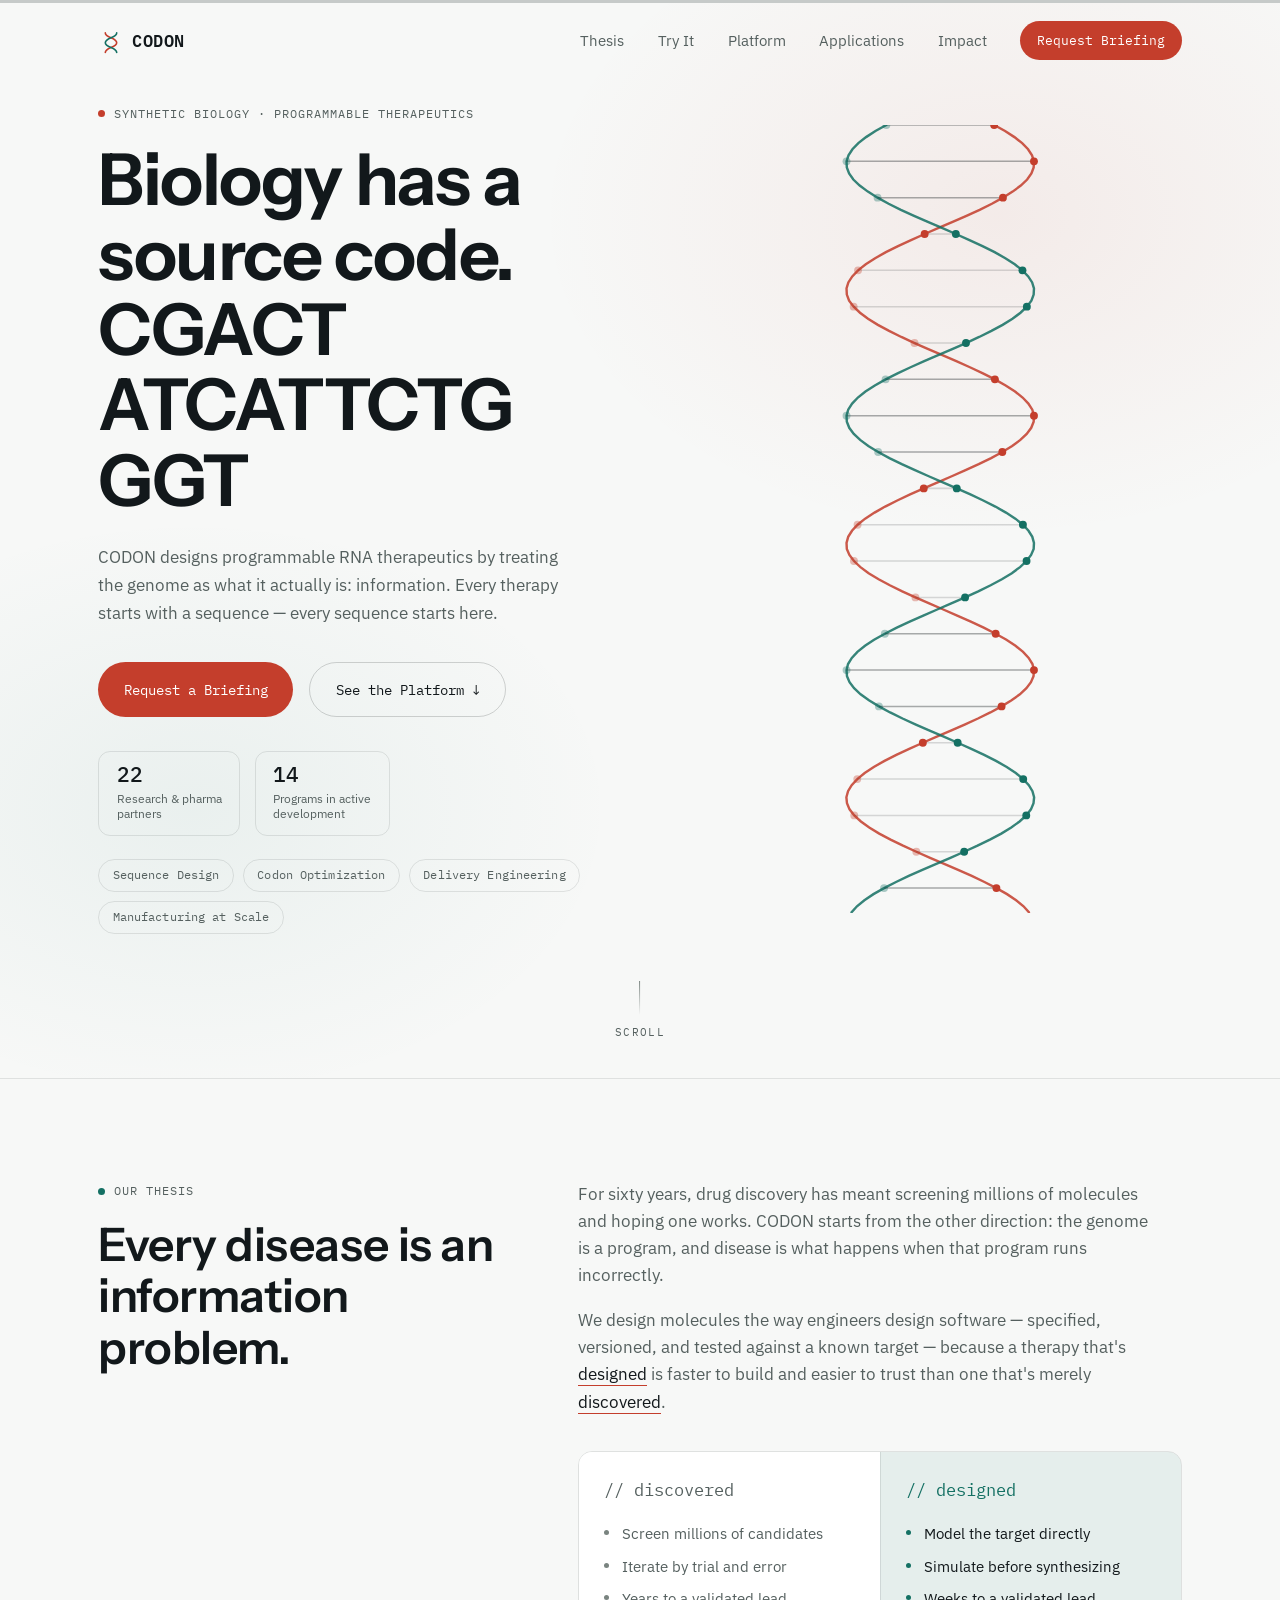
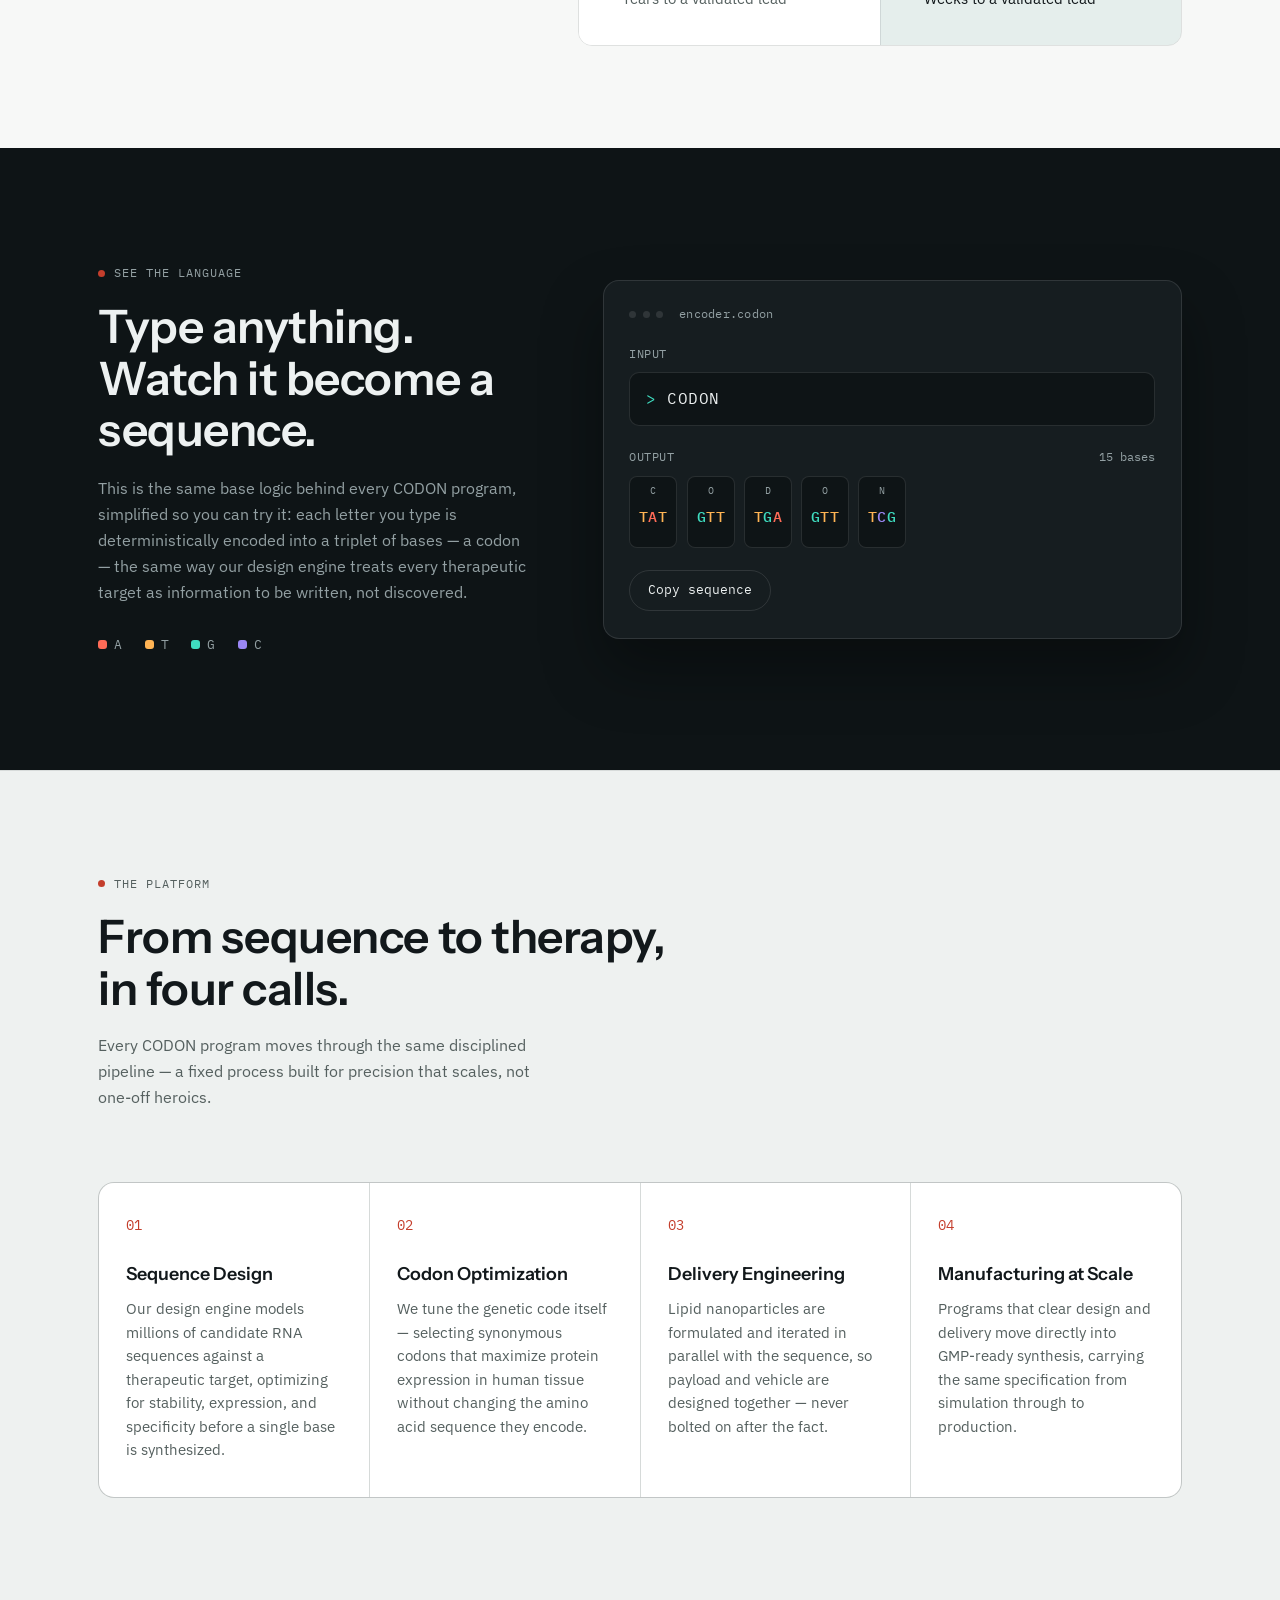
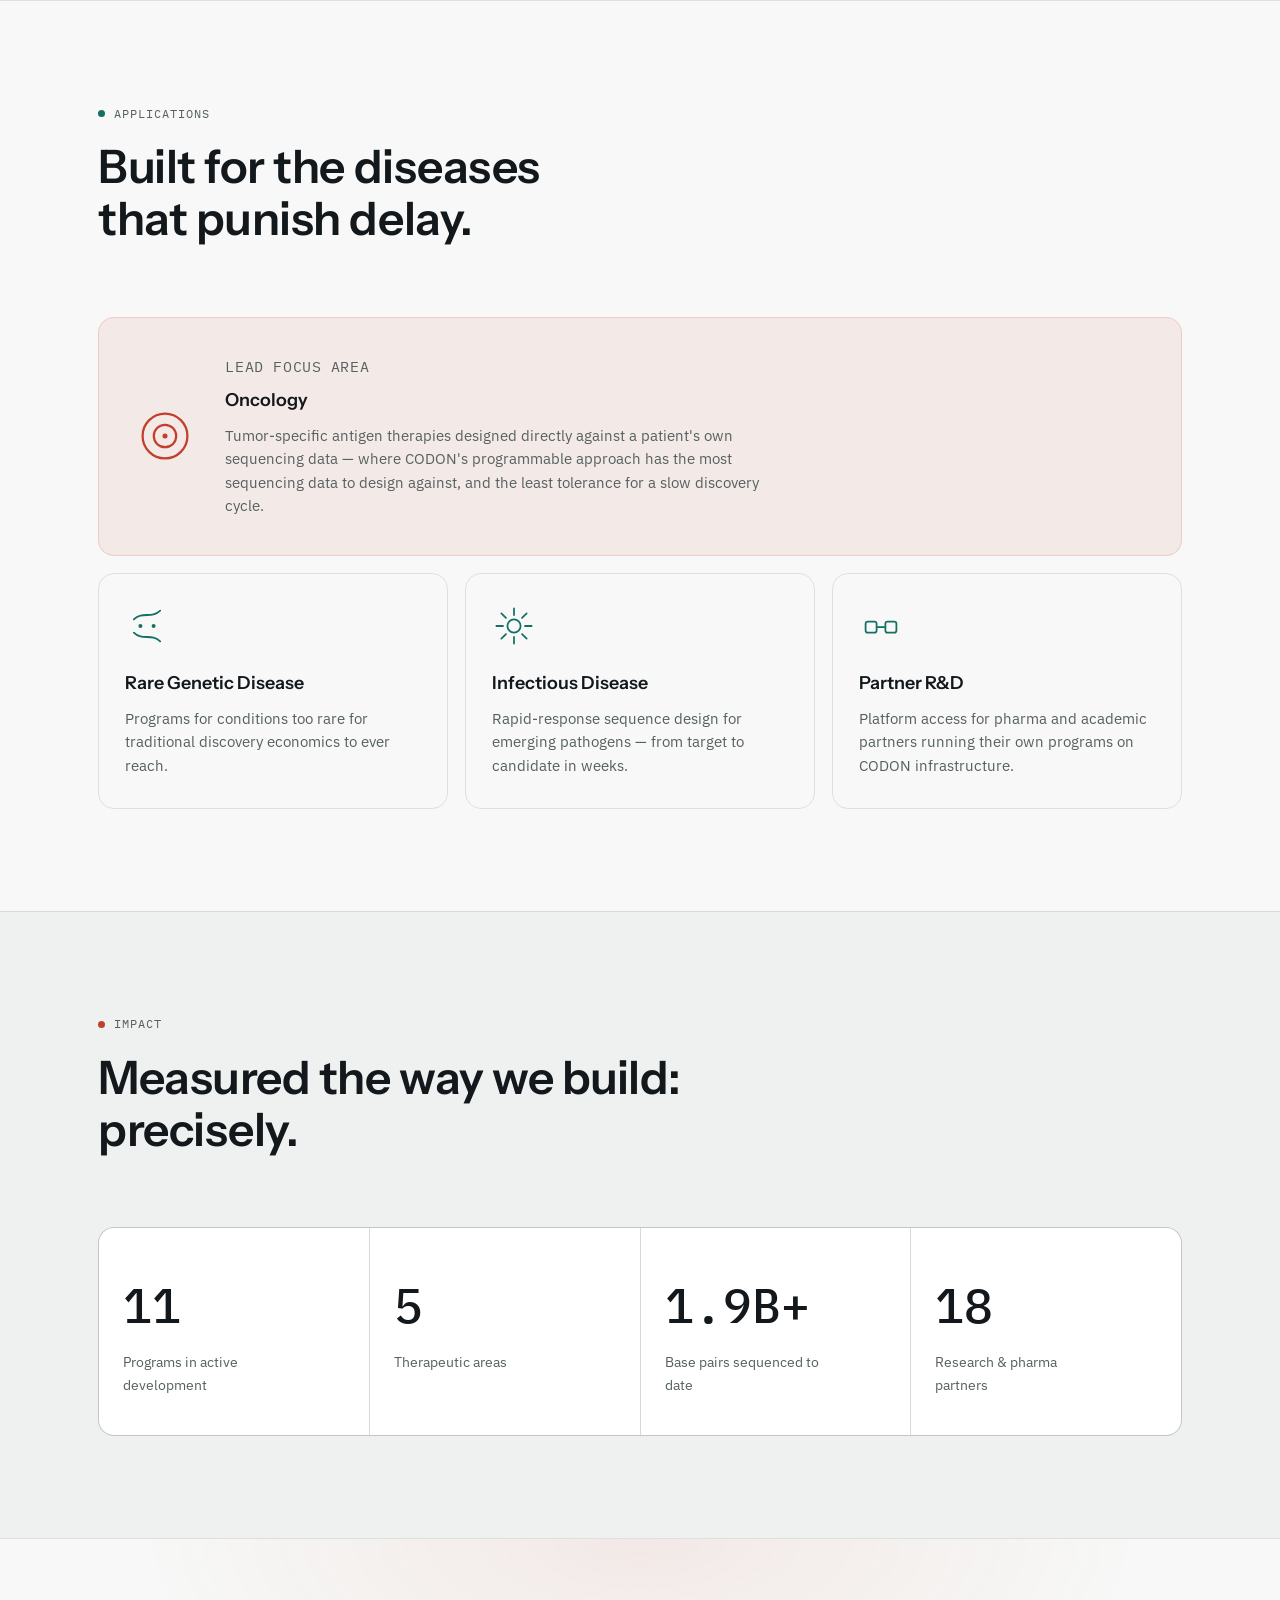
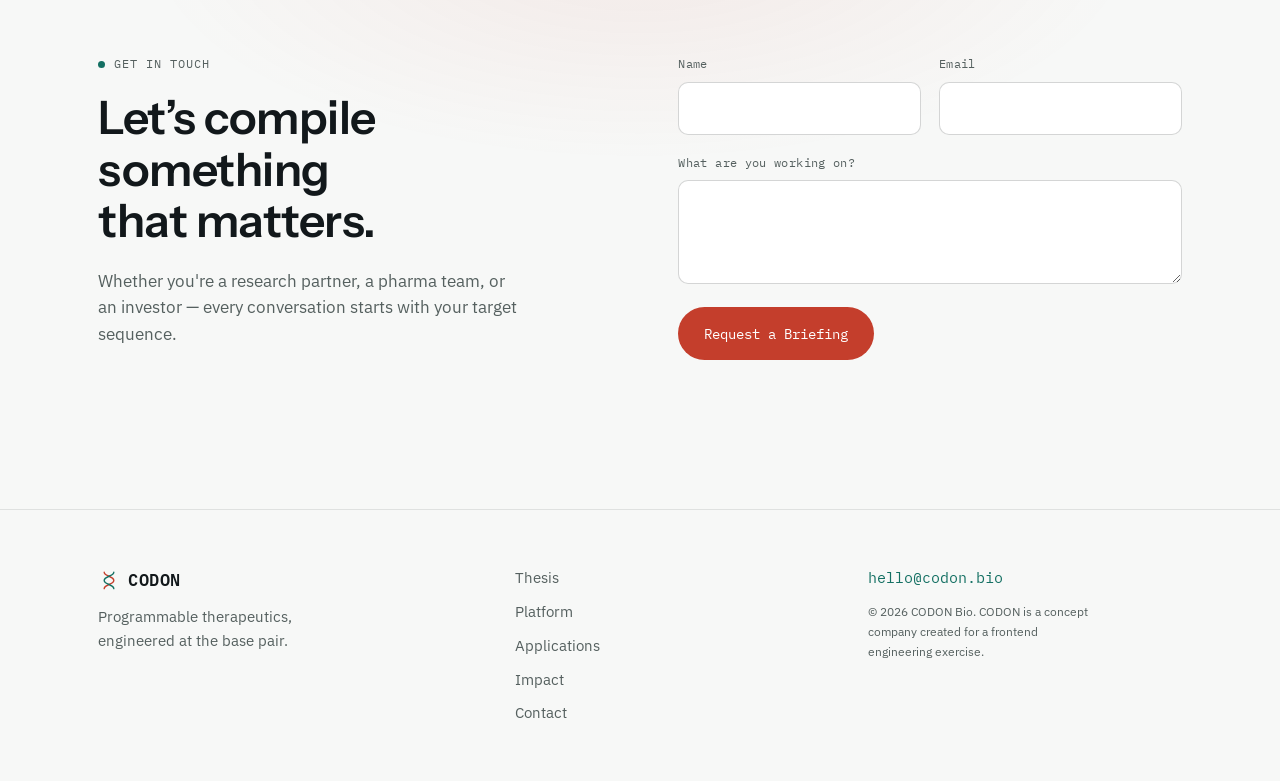
==== commit 3910f568: "Update index.html" ====
--- a/index.html
+++ b/index.html
@@ -167,6 +167,8 @@
         </div>
       </div>
 
+
+      
       <div class="console__panel reveal">
         <div class="console__bar">
           <span class="console__dot"></span><span class="console__dot"></span><span class="console__dot"></span>
@@ -234,6 +236,7 @@
     </div>
   </section>
 
+  
   <!-- ================= APPLICATIONS / CAPABILITIES ================= -->
   <section class="applications" id="applications">
     <div class="wrap">
@@ -283,6 +286,7 @@
     </div>
   </section>
 
+  
   <!-- ================= IMPACT / STATISTICS ================= -->
   <section class="impact" id="impact">
     <div class="wrap">
@@ -312,6 +316,7 @@
     </div>
   </section>
 
+  
   <!-- ================= FINAL CTA / CONTACT ================= -->
   <section class="cta" id="contact">
     <div class="cta__glow" aria-hidden="true"></div>
@@ -330,6 +335,7 @@
           <label for="name">Name</label>
           <input type="text" id="name" name="name" required autocomplete="name">
         </div>
+        
         <div class="field">
           <label for="email">Email</label>
           <input type="email" id="email" name="email" required autocomplete="email">
@@ -344,7 +350,9 @@
     </div>
   </section>
 
+  
 </main>
+  
 
 <!-- ================= FOOTER ================= -->
 <footer class="site-footer">
@@ -355,11 +363,14 @@
           <path d="M9 6c0 6 14 6 14 12s-14 6-14 12" stroke="#C43E2C" stroke-width="2" stroke-linecap="round"/>
           <path d="M23 6c0 6-14 6-14 12s14 6 14 12" stroke="#147063" stroke-width="2" stroke-linecap="round"/>
         </svg>
+        
         <span>CODON</span>
+        
       </a>
       <p>Programmable therapeutics, engineered at the base pair.</p>
     </div>
 
+    
     <nav class="site-footer__links" aria-label="Footer">
       <a href="#thesis">Thesis</a>
       <a href="#platform">Platform</a>
@@ -368,6 +379,7 @@
       <a href="#contact">Contact</a>
     </nav>
 
+    
     <div class="site-footer__meta">
       <a href="mailto:hello@codon.bio" class="mono">hello@codon.bio</a>
       <p class="fine-print">© 2026 CODON Bio. CODON is a concept company created for a frontend engineering exercise.</p>
@@ -375,6 +387,7 @@
   </div>
 </footer>
 
+  
 <script src="https://cdnjs.cloudflare.com/ajax/libs/gsap/3.12.5/gsap.min.js"></script>
 <script src="js/main.js"></script>
 </body>
